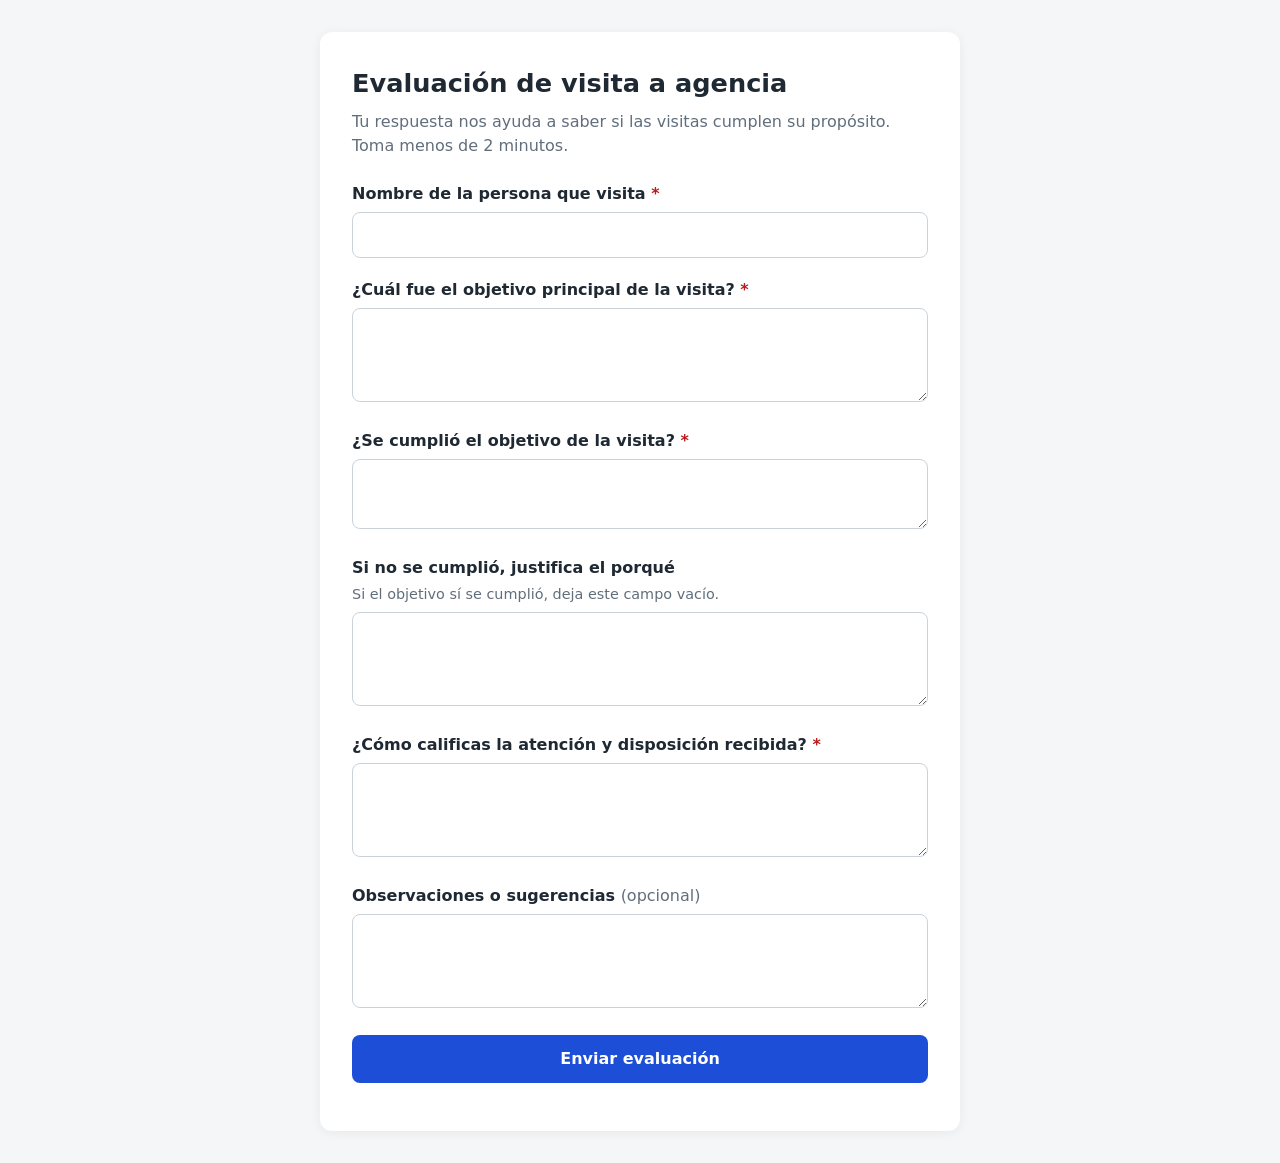
==== index.html @ 07d2ccf9 "Formulario de evaluación de visitas" ====
<!DOCTYPE html>
<html lang="es">
<head>
  <meta charset="UTF-8">
  <meta name="viewport" content="width=device-width, initial-scale=1.0">
  <title>Evaluación de visita a agencia</title>
  <link rel="stylesheet" href="styles.css">
</head>
<body>
  <main class="contenedor">
    <header>
      <h1>Evaluación de visita a agencia</h1>
      <p class="subtitulo">Tu respuesta nos ayuda a saber si las visitas cumplen su propósito. Toma menos de 2 minutos.</p>
    </header>

    <form id="formulario" novalidate>
      <div class="campo">
        <label for="nombre">Nombre de la persona que visita <span class="obligatorio">*</span></label>
        <input type="text" id="nombre" name="nombre" maxlength="150" required autocomplete="name">
      </div>

      <div class="campo">
        <label for="objetivo">¿Cuál fue el objetivo principal de la visita? <span class="obligatorio">*</span></label>
        <textarea id="objetivo" name="objetivo" rows="3" maxlength="2000" required></textarea>
      </div>

      <div class="campo">
        <label for="cumplido">¿Se cumplió el objetivo de la visita? <span class="obligatorio">*</span></label>
        <textarea id="cumplido" name="cumplido" rows="2" maxlength="2000" required></textarea>
      </div>

      <div class="campo">
        <label for="justificacion">Si no se cumplió, justifica el porqué</label>
        <p class="ayuda">Si el objetivo sí se cumplió, deja este campo vacío.</p>
        <textarea id="justificacion" name="justificacion" rows="3" maxlength="2000"></textarea>
      </div>

      <div class="campo">
        <label for="calificacion">¿Cómo calificas la atención y disposición recibida? <span class="obligatorio">*</span></label>
        <textarea id="calificacion" name="calificacion" rows="3" maxlength="2000" required></textarea>
      </div>

      <div class="campo">
        <label for="observaciones">Observaciones o sugerencias <span class="opcional">(opcional)</span></label>
        <textarea id="observaciones" name="observaciones" rows="3" maxlength="2000"></textarea>
      </div>

      <!-- Campo trampa (honeypot): invisible para personas, los bots suelen llenarlo -->
      <div class="trampa" aria-hidden="true">
        <label for="website">No llenar este campo</label>
        <input type="text" id="website" name="website" tabindex="-1" autocomplete="off">
      </div>

      <button type="submit" id="boton-enviar">Enviar evaluación</button>
      <p id="mensaje" class="mensaje" role="status" aria-live="polite"></p>
    </form>
  </main>

  <script src="app.js"></script>
</body>
</html>
---- styles.css ----
:root {
  --fondo: #f4f6f8;
  --tarjeta: #ffffff;
  --texto: #1f2933;
  --texto-suave: #616e7c;
  --borde: #cbd2d9;
  --primario: #1d4ed8;
  --primario-hover: #1e40af;
  --exito: #15803d;
  --error: #b91c1c;
}

* { box-sizing: border-box; }

body {
  margin: 0;
  font-family: system-ui, -apple-system, "Segoe UI", Roboto, sans-serif;
  background: var(--fondo);
  color: var(--texto);
  line-height: 1.5;
}

.contenedor {
  max-width: 640px;
  margin: 32px auto;
  padding: 32px;
  background: var(--tarjeta);
  border-radius: 12px;
  box-shadow: 0 2px 12px rgba(0, 0, 0, 0.06);
}

h1 { margin: 0 0 8px; font-size: 1.6rem; }
.subtitulo { margin: 0 0 24px; color: var(--texto-suave); }

.campo { margin-bottom: 20px; }

label { display: block; font-weight: 600; margin-bottom: 6px; }
.obligatorio { color: var(--error); }
.opcional { font-weight: 400; color: var(--texto-suave); }
.ayuda { margin: -2px 0 6px; font-size: 0.9rem; color: var(--texto-suave); }

input, textarea {
  width: 100%;
  padding: 10px 12px;
  font: inherit;
  border: 1px solid var(--borde);
  border-radius: 8px;
  resize: vertical;
}

input:focus, textarea:focus {
  outline: 2px solid var(--primario);
  outline-offset: 1px;
  border-color: var(--primario);
}

/* Solo marca en rojo los campos inválidos después de intentar enviar */
form.intentado :invalid { border-color: var(--error); }

button {
  width: 100%;
  padding: 12px;
  font: inherit;
  font-weight: 600;
  color: #fff;
  background: var(--primario);
  border: none;
  border-radius: 8px;
  cursor: pointer;
}
button:hover { background: var(--primario-hover); }
button:disabled { opacity: 0.6; cursor: wait; }

.mensaje { margin: 16px 0 0; font-weight: 600; text-align: center; }
.mensaje.exito { color: var(--exito); }
.mensaje.error { color: var(--error); }

/* Oculta el campo trampa sin usar display:none (algunos bots lo detectan) */
.trampa {
  position: absolute;
  left: -9999px;
  width: 1px;
  height: 1px;
  overflow: hidden;
}

@media (max-width: 600px) {
  .contenedor { margin: 0; padding: 20px 16px; border-radius: 0; box-shadow: none; }
}
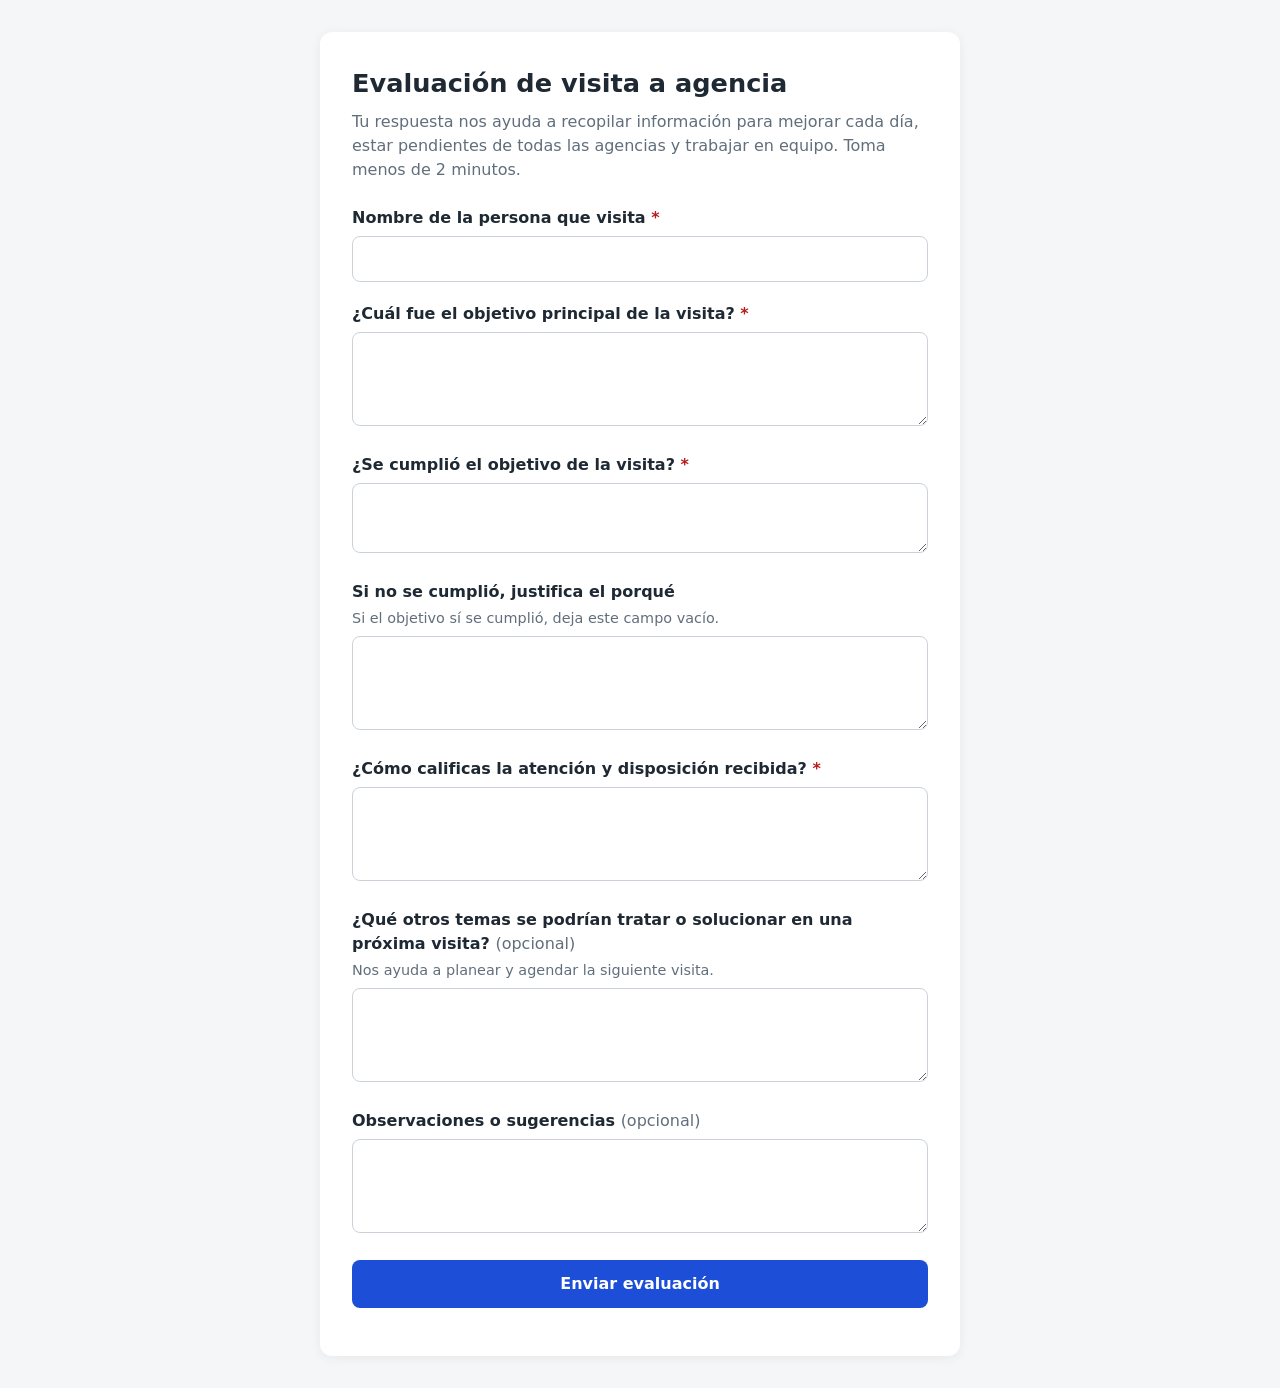
==== commit 1661bfcf: "Formulario de evaluación de visitas" ====
--- a/index.html
+++ b/index.html
@@ -10,7 +10,7 @@
   <main class="contenedor">
     <header>
       <h1>Evaluación de visita a agencia</h1>
-      <p class="subtitulo">Tu respuesta nos ayuda a saber si las visitas cumplen su propósito. Toma menos de 2 minutos.</p>
+      <p class="subtitulo">Tu respuesta nos ayuda a recopilar información para mejorar cada día, estar pendientes de todas las agencias y trabajar en equipo. Toma menos de 2 minutos.</p>
     </header>
 
     <form id="formulario" novalidate>
@@ -41,6 +41,12 @@
       </div>
 
       <div class="campo">
+        <label for="temas_proxima">¿Qué otros temas se podrían tratar o solucionar en una próxima visita? <span class="opcional">(opcional)</span></label>
+        <p class="ayuda">Nos ayuda a planear y agendar la siguiente visita.</p>
+        <textarea id="temas_proxima" name="temas_proxima" rows="3" maxlength="2000"></textarea>
+      </div>
+
+      <div class="campo">
         <label for="observaciones">Observaciones o sugerencias <span class="opcional">(opcional)</span></label>
         <textarea id="observaciones" name="observaciones" rows="3" maxlength="2000"></textarea>
       </div>
@@ -56,6 +62,22 @@
     </form>
   </main>
 
+  <!-- Modal con dos estados: "procesando" y "guardado" -->
+  <dialog id="modal" class="modal" aria-labelledby="modal-titulo">
+    <div id="modal-procesando" class="modal-estado">
+      <div class="spinner" aria-hidden="true"></div>
+      <p id="modal-titulo" class="modal-titulo">Procesando respuesta...</p>
+      <p class="modal-texto">Por favor espere</p>
+    </div>
+
+    <div id="modal-exito" class="modal-estado" hidden>
+      <div class="icono-exito" aria-hidden="true">✓</div>
+      <p class="modal-titulo">Respuesta guardada</p>
+      <p class="modal-texto">Muchas gracias</p>
+      <button type="button" id="modal-cerrar">Cerrar</button>
+    </div>
+  </dialog>
+
   <script src="app.js"></script>
 </body>
 </html>
--- a/styles.css
+++ b/styles.css
@@ -84,6 +84,51 @@
   overflow: hidden;
 }
 
+/* ---------- Modal ---------- */
+.modal {
+  width: min(90vw, 360px);
+  padding: 32px 24px;
+  border: none;
+  border-radius: 12px;
+  text-align: center;
+  box-shadow: 0 10px 40px rgba(0, 0, 0, 0.2);
+}
+/* ::backdrop es el fondo oscuro que el navegador pone detrás de showModal() */
+.modal::backdrop { background: rgba(15, 23, 42, 0.55); }
+
+.modal-titulo { margin: 16px 0 4px; font-size: 1.2rem; font-weight: 700; }
+.modal-texto { margin: 0 0 4px; color: var(--texto-suave); }
+.modal button { margin-top: 20px; }
+
+.spinner {
+  width: 48px;
+  height: 48px;
+  margin: 0 auto;
+  border: 4px solid var(--borde);
+  border-top-color: var(--primario);
+  border-radius: 50%;
+  animation: girar 0.8s linear infinite;
+}
+@keyframes girar { to { transform: rotate(360deg); } }
+
+.icono-exito {
+  width: 56px;
+  height: 56px;
+  margin: 0 auto;
+  display: grid;
+  place-items: center;
+  font-size: 1.8rem;
+  font-weight: 700;
+  color: #fff;
+  background: var(--exito);
+  border-radius: 50%;
+}
+
+/* Respeta a quien desactivó animaciones en su sistema */
+@media (prefers-reduced-motion: reduce) {
+  .spinner { animation-duration: 2s; }
+}
+
 @media (max-width: 600px) {
   .contenedor { margin: 0; padding: 20px 16px; border-radius: 0; box-shadow: none; }
 }
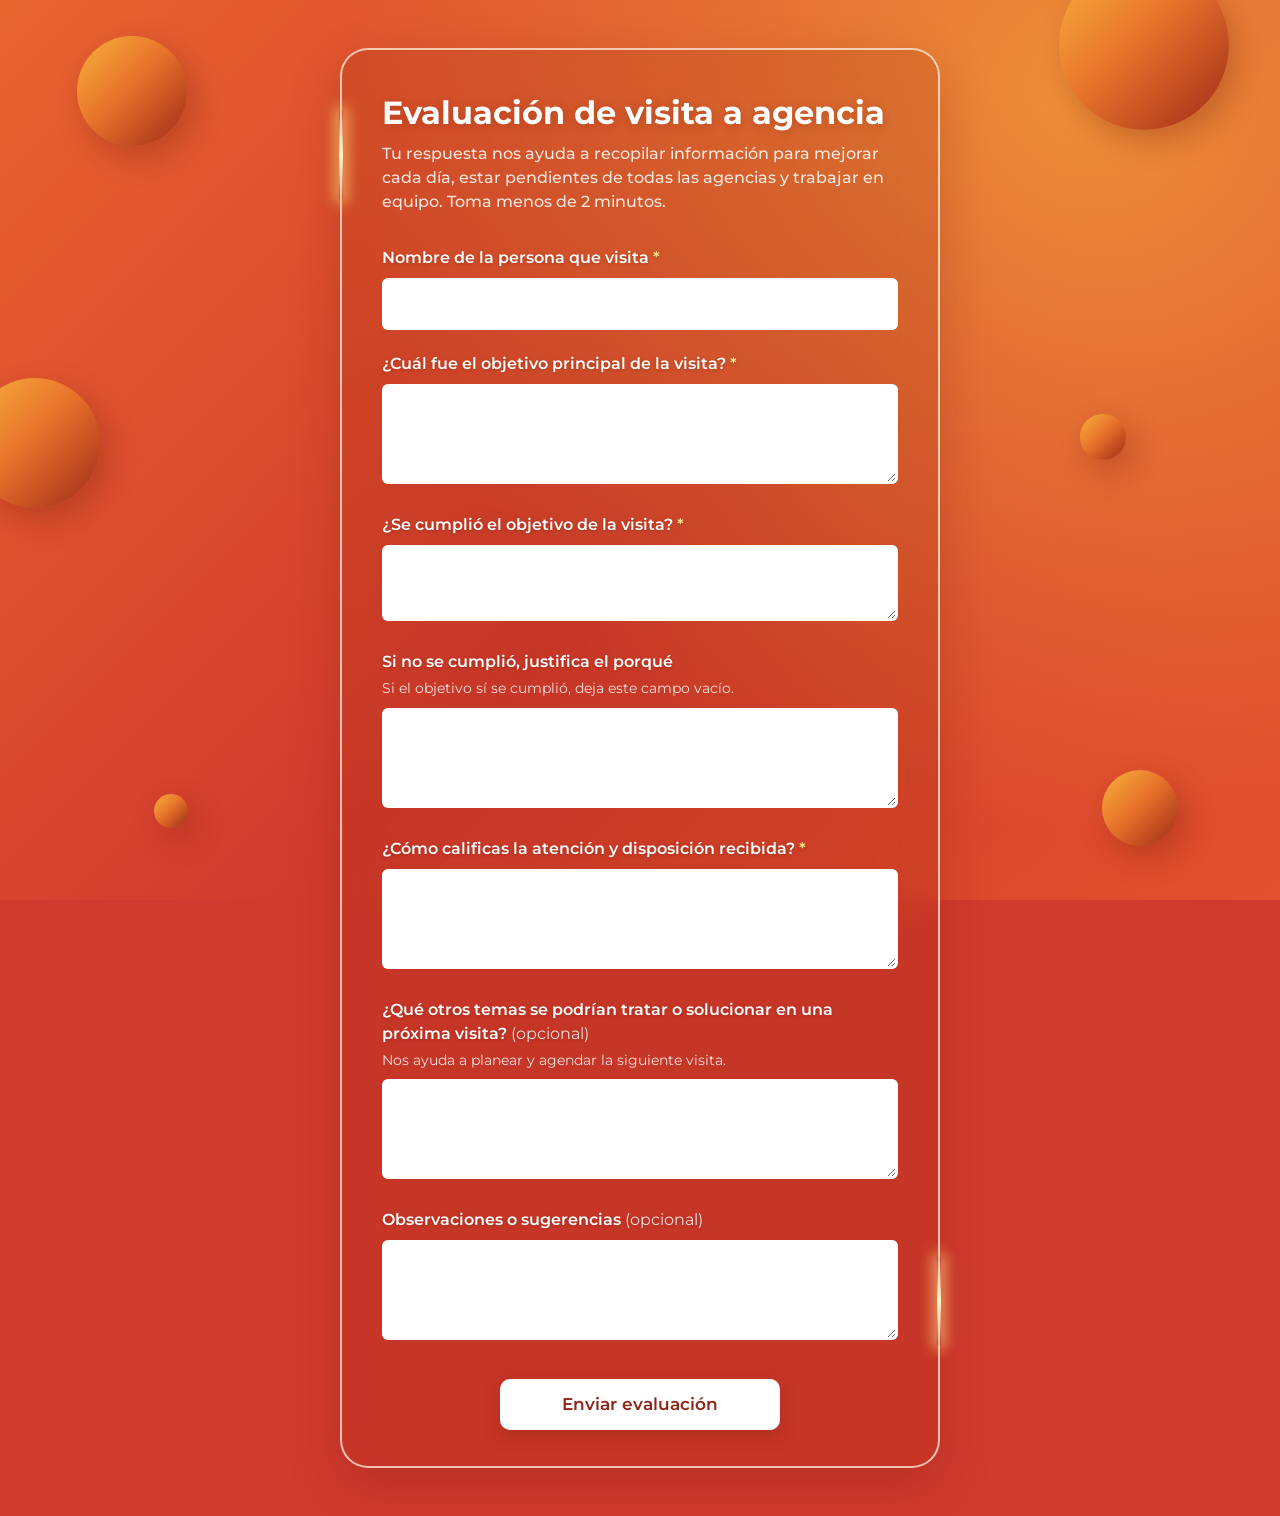
==== commit 9a53f3e0: "Mejorando los estilos dl formulario" ====
--- a/index.html
+++ b/index.html
@@ -4,9 +4,23 @@
   <meta charset="UTF-8">
   <meta name="viewport" content="width=device-width, initial-scale=1.0">
   <title>Evaluación de visita a agencia</title>
+  <!-- Montserrat: la tipografía de la imagen de referencia -->
+  <link rel="preconnect" href="https://fonts.googleapis.com">
+  <link rel="preconnect" href="https://fonts.gstatic.com" crossorigin>
+  <link href="https://fonts.googleapis.com/css2?family=Montserrat:wght@400;500;600;700&display=swap" rel="stylesheet">
   <link rel="stylesheet" href="styles.css">
 </head>
 <body>
+  <!-- Esferas decorativas del fondo (aria-hidden: los lectores de pantalla las ignoran) -->
+  <div class="esferas" aria-hidden="true">
+    <span class="esfera e1"></span>
+    <span class="esfera e2"></span>
+    <span class="esfera e3"></span>
+    <span class="esfera e4"></span>
+    <span class="esfera e5"></span>
+    <span class="esfera e6"></span>
+  </div>
+
   <main class="contenedor">
     <header>
       <h1>Evaluación de visita a agencia</h1>
--- a/styles.css
+++ b/styles.css
@@ -1,79 +1,172 @@
+/* Estilo basado en la imagen de referencia: degradado naranja-rojo,
+   esferas decorativas y tarjeta de vidrio esmerilado. Los colores están todos aquí. */
 :root {
-  --fondo: #f4f6f8;
-  --tarjeta: #ffffff;
-  --texto: #1f2933;
-  --texto-suave: #616e7c;
-  --borde: #cbd2d9;
-  --primario: #1d4ed8;
-  --primario-hover: #1e40af;
-  --exito: #15803d;
-  --error: #b91c1c;
+  --naranja-claro: #f29a3a;
+  --naranja: #e8642f;
+  --rojo: #d13a2e;
+  --vino: #8f2418;            /* tono oscuro para texto sobre blanco (botón) */
+  --texto: #ffffff;
+  --texto-suave: rgba(255, 255, 255, 0.85);
+  --texto-campo: #2b1a14;
+  --acento: #ffe08a;          /* amarillo pálido: asteriscos y avisos (el rojo no se ve sobre naranja) */
+  --exito: #2f8f5b;
 }
 
 * { box-sizing: border-box; }
 
 body {
   margin: 0;
-  font-family: system-ui, -apple-system, "Segoe UI", Roboto, sans-serif;
-  background: var(--fondo);
+  min-height: 100vh;
+  font-family: "Montserrat", system-ui, -apple-system, "Segoe UI", Roboto, sans-serif;
   color: var(--texto);
   line-height: 1.5;
-}
-
+  overflow-x: hidden;
+  background: var(--rojo); /* color de respaldo */
+}
+
+/* El degradado va en una capa fija que cubre siempre la pantalla.
+   Es más confiable que "background-attachment: fixed", que en iPhone falla
+   y en páginas largas puede dejar una franja blanca al hacer scroll. */
+body::before {
+  content: "";
+  position: fixed;
+  inset: 0;
+  z-index: -1;
+  /* Dos degradados mezclados: uno radial (zona clara arriba a la derecha) sobre uno lineal */
+  background:
+    radial-gradient(circle at 85% 10%, rgba(242, 154, 58, 0.9), transparent 55%),
+    linear-gradient(135deg, var(--naranja) 0%, var(--rojo) 55%, #e2512c 100%);
+}
+
+/* ---------- Esferas decorativas ---------- */
+/* position: fixed => se quedan quietas al hacer scroll, como un fondo.
+   z-index: 0 y la tarjeta en 1 => siempre quedan DETRÁS del formulario. */
+.esferas { position: fixed; inset: 0; z-index: 0; pointer-events: none; }
+
+.esfera {
+  position: absolute;
+  border-radius: 50%;
+  /* El degradado de claro (arriba-izq) a oscuro (abajo-der) es lo que da efecto 3D */
+  background: linear-gradient(135deg, #f7b23b 0%, #e8742c 45%, #9e2a17 100%);
+  box-shadow: 8px 12px 30px rgba(110, 25, 10, 0.3);
+}
+.e1 { width: 110px; height: 110px; top: 4%;  left: 6%; }
+.e2 { width: 170px; height: 170px; top: -40px; right: 4%; }
+.e3 { width: 130px; height: 130px; top: 42%; left: -30px; }
+.e4 { width: 46px;  height: 46px;  top: 46%; right: 12%; }
+.e5 { width: 34px;  height: 34px;  bottom: 8%; left: 12%; }
+.e6 { width: 76px;  height: 76px;  bottom: 6%; right: 8%; }
+
+/* ---------- Tarjeta de vidrio ---------- */
 .contenedor {
-  max-width: 640px;
-  margin: 32px auto;
-  padding: 32px;
-  background: var(--tarjeta);
-  border-radius: 12px;
-  box-shadow: 0 2px 12px rgba(0, 0, 0, 0.06);
-}
-
-h1 { margin: 0 0 8px; font-size: 1.6rem; }
-.subtitulo { margin: 0 0 24px; color: var(--texto-suave); }
-
-.campo { margin-bottom: 20px; }
-
-label { display: block; font-weight: 600; margin-bottom: 6px; }
-.obligatorio { color: var(--error); }
+  position: relative;
+  z-index: 1;
+  max-width: 600px;
+  margin: 48px auto;
+  padding: 44px 40px 36px;
+  /* Un poco de rojo oscuro en el vidrio: sube el contraste del texto blanco */
+  background: rgba(150, 40, 15, 0.18);
+  -webkit-backdrop-filter: blur(18px);  /* Safari / iPhone */
+  backdrop-filter: blur(18px);
+  border: 2px solid rgba(255, 240, 225, 0.75);
+  border-radius: 28px;
+  box-shadow: 0 20px 50px rgba(110, 25, 10, 0.25);
+}
+
+/* Los dos destellos de luz sobre los bordes (izquierdo arriba, derecho abajo) */
+.contenedor::before,
+.contenedor::after {
+  content: "";
+  position: absolute;
+  width: 4px;
+  height: 90px;
+  border-radius: 4px;
+  background: linear-gradient(transparent, #fff3c4, transparent);
+  box-shadow: 0 0 14px 4px rgba(255, 210, 120, 0.7);
+}
+.contenedor::before { left: -3px; top: 60px; }
+.contenedor::after  { right: -3px; bottom: 120px; }
+
+/* Sin soporte de blur: vidrio más opaco para que el texto se siga leyendo */
+@supports not ((backdrop-filter: blur(1px)) or (-webkit-backdrop-filter: blur(1px))) {
+  .contenedor { background: rgba(160, 45, 20, 0.75); }
+}
+
+h1 {
+  margin: 0 0 10px;
+  font-size: 2rem;
+  font-weight: 700;
+  line-height: 1.2;
+  text-shadow: 0 2px 8px rgba(110, 25, 10, 0.25);
+}
+.subtitulo { margin: 0 0 32px; color: var(--texto-suave); font-weight: 500; }
+
+.campo { margin-bottom: 22px; }
+
+label {
+  display: block;
+  font-weight: 600;
+  margin-bottom: 8px;
+  /* Sombra muy leve: asegura que el texto blanco se lea sobre las zonas claras */
+  text-shadow: 0 1px 3px rgba(110, 25, 10, 0.35);
+}
+.obligatorio { color: var(--acento); }
 .opcional { font-weight: 400; color: var(--texto-suave); }
-.ayuda { margin: -2px 0 6px; font-size: 0.9rem; color: var(--texto-suave); }
-
+.ayuda { margin: -4px 0 8px; font-size: 0.88rem; color: var(--texto-suave); }
+
+/* Campos blancos sólidos, como en la referencia: es donde se escribe, deben verse claros */
 input, textarea {
   width: 100%;
-  padding: 10px 12px;
+  padding: 12px 14px;
   font: inherit;
-  border: 1px solid var(--borde);
+  color: var(--texto-campo);
+  background: #fff;
+  border: 2px solid transparent;
+  border-radius: 6px;
+  resize: vertical;
+  transition: box-shadow 0.15s, border-color 0.15s;
+}
+
+input:focus, textarea:focus {
+  outline: none;
+  border-color: var(--naranja-claro);
+  box-shadow: 0 0 0 4px rgba(255, 224, 138, 0.55);
+}
+
+/* Solo marca los campos inválidos después de intentar enviar */
+form.intentado :invalid { border-color: var(--acento); box-shadow: 0 0 0 3px rgba(255, 224, 138, 0.6); }
+
+/* Botón blanco con texto oscuro, centrado, como en la referencia */
+button {
+  display: block;
+  width: min(100%, 280px);
+  margin: 32px auto 0;
+  padding: 13px 20px;
+  font: inherit;
+  font-size: 1.05rem;
+  font-weight: 600;
+  color: var(--vino);
+  background: #fff;
+  border: none;
+  border-radius: 10px;
+  cursor: pointer;
+  box-shadow: 0 6px 18px rgba(110, 25, 10, 0.25);
+  transition: transform 0.15s, box-shadow 0.15s;
+}
+button:hover { transform: translateY(-2px); box-shadow: 0 10px 24px rgba(110, 25, 10, 0.3); }
+button:focus-visible { outline: 3px solid var(--acento); outline-offset: 3px; }
+button:disabled { opacity: 0.7; cursor: wait; transform: none; }
+
+/* Mensaje de error bajo el botón: con fondo propio para que se lea sobre el naranja */
+.mensaje { margin: 18px 0 0; font-weight: 600; text-align: center; }
+.mensaje:empty { display: none; }
+.mensaje.error,
+.mensaje.exito {
+  padding: 10px 14px;
   border-radius: 8px;
-  resize: vertical;
-}
-
-input:focus, textarea:focus {
-  outline: 2px solid var(--primario);
-  outline-offset: 1px;
-  border-color: var(--primario);
-}
-
-/* Solo marca en rojo los campos inválidos después de intentar enviar */
-form.intentado :invalid { border-color: var(--error); }
-
-button {
-  width: 100%;
-  padding: 12px;
-  font: inherit;
-  font-weight: 600;
+  background: rgba(110, 25, 10, 0.35);
   color: #fff;
-  background: var(--primario);
-  border: none;
-  border-radius: 8px;
-  cursor: pointer;
-}
-button:hover { background: var(--primario-hover); }
-button:disabled { opacity: 0.6; cursor: wait; }
-
-.mensaje { margin: 16px 0 0; font-weight: 600; text-align: center; }
-.mensaje.exito { color: var(--exito); }
-.mensaje.error { color: var(--error); }
+}
 
 /* Oculta el campo trampa sin usar display:none (algunos bots lo detectan) */
 .trampa {
@@ -85,27 +178,39 @@
 }
 
 /* ---------- Modal ---------- */
+/* El modal es blanco, así que se le devuelven colores oscuros al texto */
 .modal {
   width: min(90vw, 360px);
-  padding: 32px 24px;
+  padding: 34px 24px;
   border: none;
-  border-radius: 12px;
+  border-radius: 20px;
   text-align: center;
-  box-shadow: 0 10px 40px rgba(0, 0, 0, 0.2);
-}
-/* ::backdrop es el fondo oscuro que el navegador pone detrás de showModal() */
-.modal::backdrop { background: rgba(15, 23, 42, 0.55); }
+  font-family: inherit;
+  color: var(--texto-campo);
+  box-shadow: 0 20px 50px rgba(110, 25, 10, 0.35);
+}
+.modal::backdrop {
+  background: rgba(90, 20, 8, 0.45);
+  -webkit-backdrop-filter: blur(3px);
+  backdrop-filter: blur(3px);
+}
 
 .modal-titulo { margin: 16px 0 4px; font-size: 1.2rem; font-weight: 700; }
-.modal-texto { margin: 0 0 4px; color: var(--texto-suave); }
-.modal button { margin-top: 20px; }
+.modal-texto { margin: 0; color: #6b5048; }
+
+/* Dentro del modal (fondo blanco) el botón va en naranja, si no sería blanco sobre blanco */
+.modal button {
+  margin-top: 22px;
+  color: #fff;
+  background: linear-gradient(135deg, var(--naranja), var(--rojo));
+}
 
 .spinner {
   width: 48px;
   height: 48px;
   margin: 0 auto;
-  border: 4px solid var(--borde);
-  border-top-color: var(--primario);
+  border: 4px solid #f6d9c8;
+  border-top-color: var(--naranja);
   border-radius: 50%;
   animation: girar 0.8s linear infinite;
 }
@@ -124,11 +229,20 @@
   border-radius: 50%;
 }
 
-/* Respeta a quien desactivó animaciones en su sistema */
 @media (prefers-reduced-motion: reduce) {
   .spinner { animation-duration: 2s; }
-}
-
+  button:hover { transform: none; }
+}
+
+/* ---------- Celular ---------- */
 @media (max-width: 600px) {
-  .contenedor { margin: 0; padding: 20px 16px; border-radius: 0; box-shadow: none; }
+  .contenedor { margin: 24px 16px; padding: 32px 20px 28px; border-radius: 22px; }
+  h1 { font-size: 1.6rem; }
+  /* Esferas más pequeñas para que no tapen el formulario */
+  .e1 { width: 70px; height: 70px; }
+  .e2 { width: 110px; height: 110px; }
+  .e3 { width: 80px; height: 80px; }
+  .e4, .e5 { display: none; }
+  .e6 { width: 50px; height: 50px; }
+  button { width: 100%; }
 }
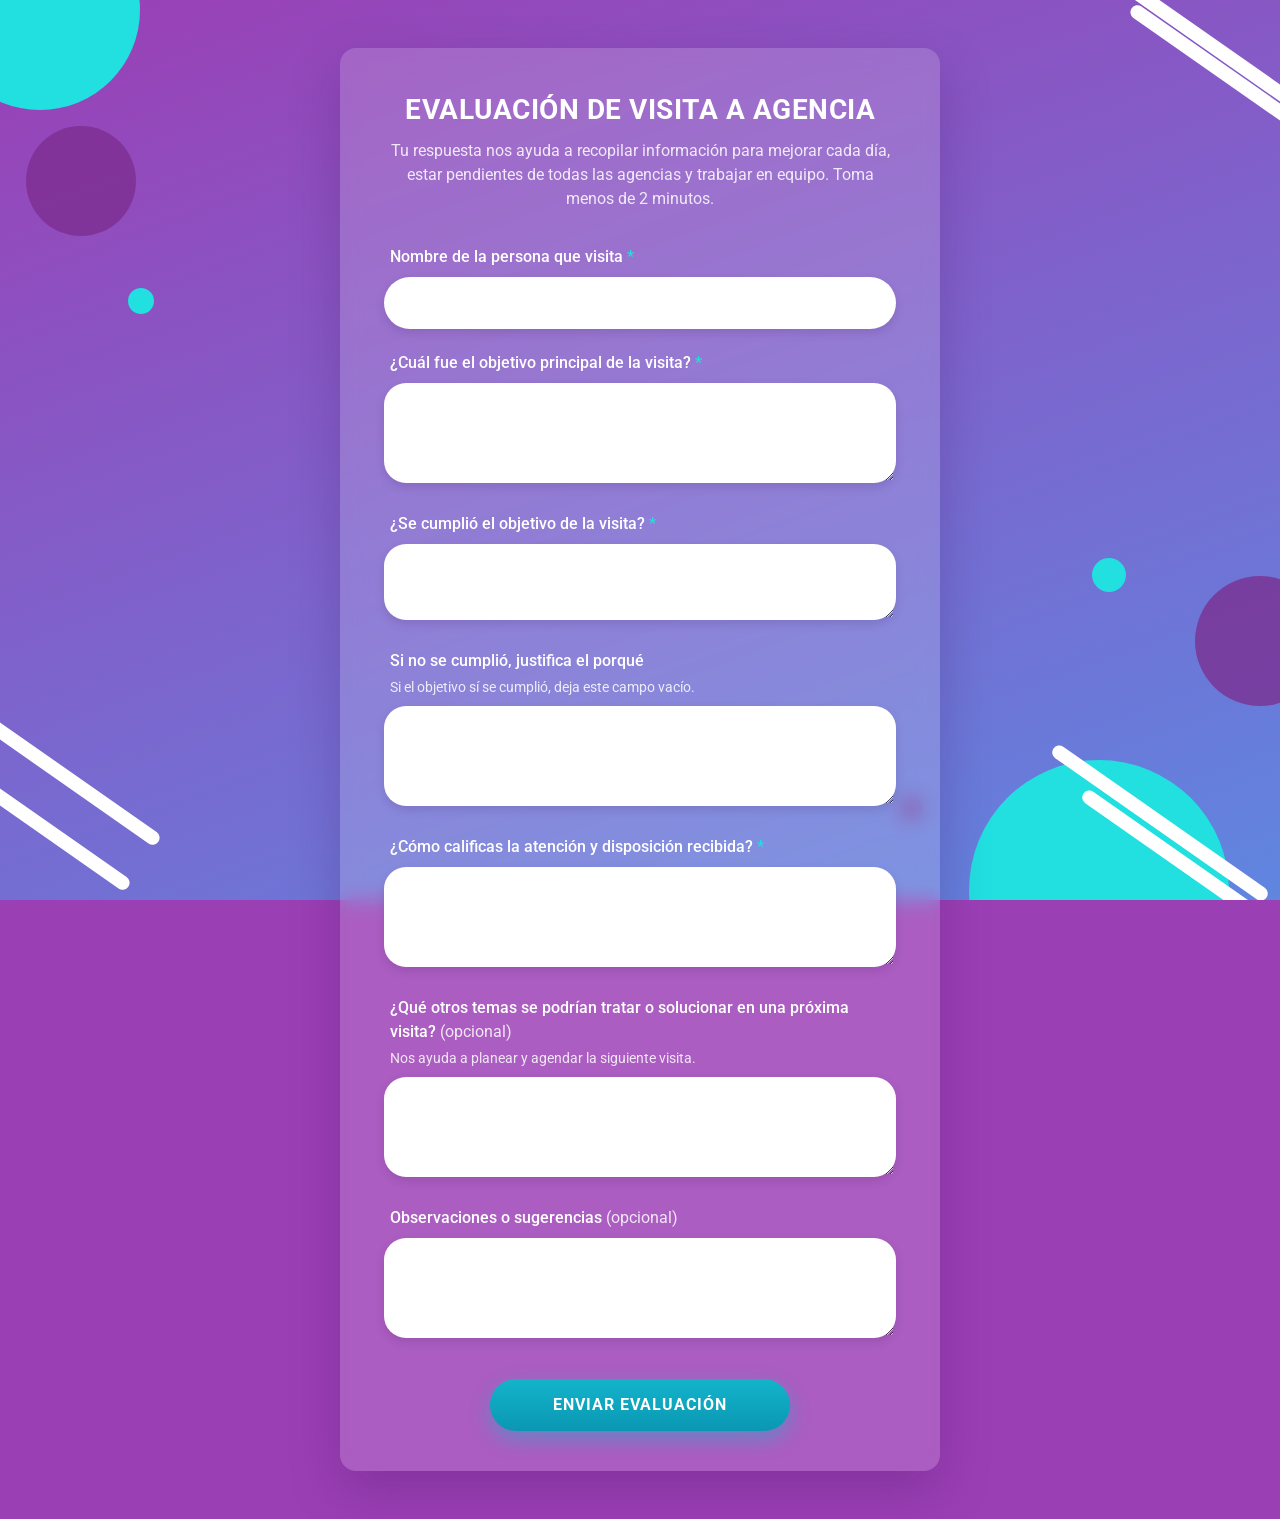
==== commit 95dc4ee3: "Cambiando los colores del formulario" ====
--- a/index.html
+++ b/index.html
@@ -4,21 +4,28 @@
   <meta charset="UTF-8">
   <meta name="viewport" content="width=device-width, initial-scale=1.0">
   <title>Evaluación de visita a agencia</title>
-  <!-- Montserrat: la tipografía de la imagen de referencia -->
+  <!-- Roboto: tipografía limpia, parecida a la de la imagen de referencia -->
   <link rel="preconnect" href="https://fonts.googleapis.com">
   <link rel="preconnect" href="https://fonts.gstatic.com" crossorigin>
-  <link href="https://fonts.googleapis.com/css2?family=Montserrat:wght@400;500;600;700&display=swap" rel="stylesheet">
+  <link href="https://fonts.googleapis.com/css2?family=Roboto:wght@400;500;700&display=swap" rel="stylesheet">
   <link rel="stylesheet" href="styles.css">
 </head>
 <body>
-  <!-- Esferas decorativas del fondo (aria-hidden: los lectores de pantalla las ignoran) -->
-  <div class="esferas" aria-hidden="true">
-    <span class="esfera e1"></span>
-    <span class="esfera e2"></span>
-    <span class="esfera e3"></span>
-    <span class="esfera e4"></span>
-    <span class="esfera e5"></span>
-    <span class="esfera e6"></span>
+  <!-- Figuras decorativas del fondo (aria-hidden: los lectores de pantalla las ignoran) -->
+  <div class="decoracion" aria-hidden="true">
+    <span class="circulo cian c1"></span>
+    <span class="circulo morado c2"></span>
+    <span class="circulo cian c3"></span>
+    <span class="circulo cian c4"></span>
+    <span class="circulo morado c5"></span>
+    <span class="circulo cian c6"></span>
+    <span class="circulo morado c7"></span>
+    <span class="raya r1"></span>
+    <span class="raya r2"></span>
+    <span class="raya r3"></span>
+    <span class="raya r4"></span>
+    <span class="raya r5"></span>
+    <span class="raya r6"></span>
   </div>
 
   <main class="contenedor">
--- a/styles.css
+++ b/styles.css
@@ -1,15 +1,17 @@
-/* Estilo basado en la imagen de referencia: degradado naranja-rojo,
-   esferas decorativas y tarjeta de vidrio esmerilado. Los colores están todos aquí. */
+/* Estilo basado en la imagen de referencia: degradado morado-azul,
+   círculos planos cian y morados, rayas blancas y campos tipo "píldora".
+   Todos los colores están aquí: para cambiar el estilo basta con editar estas variables. */
 :root {
-  --naranja-claro: #f29a3a;
-  --naranja: #e8642f;
-  --rojo: #d13a2e;
-  --vino: #8f2418;            /* tono oscuro para texto sobre blanco (botón) */
+  --morado: #9b3fb5;
+  --azul: #5f86e0;
+  --cian: #22dfe0;
+  --cian-boton: #13b4cb;      /* cian más oscuro: el texto blanco del botón se lee mejor */
+  --cian-boton-2: #0b97b3;
+  --morado-oscuro: #7b2d8e;
   --texto: #ffffff;
   --texto-suave: rgba(255, 255, 255, 0.85);
-  --texto-campo: #2b1a14;
-  --acento: #ffe08a;          /* amarillo pálido: asteriscos y avisos (el rojo no se ve sobre naranja) */
-  --exito: #2f8f5b;
+  --texto-campo: #2d2a3e;
+  --exito: #2f9e6b;
 }
 
 * { box-sizing: border-box; }
@@ -17,154 +19,155 @@
 body {
   margin: 0;
   min-height: 100vh;
-  font-family: "Montserrat", system-ui, -apple-system, "Segoe UI", Roboto, sans-serif;
+  font-family: "Roboto", system-ui, -apple-system, "Segoe UI", sans-serif;
   color: var(--texto);
   line-height: 1.5;
   overflow-x: hidden;
-  background: var(--rojo); /* color de respaldo */
-}
-
-/* El degradado va en una capa fija que cubre siempre la pantalla.
-   Es más confiable que "background-attachment: fixed", que en iPhone falla
-   y en páginas largas puede dejar una franja blanca al hacer scroll. */
+  background: var(--morado); /* color de respaldo */
+}
+
+/* El degradado va en una capa fija que siempre cubre la pantalla.
+   Es más confiable que "background-attachment: fixed" (que falla en iPhone). */
 body::before {
   content: "";
   position: fixed;
   inset: 0;
   z-index: -1;
-  /* Dos degradados mezclados: uno radial (zona clara arriba a la derecha) sobre uno lineal */
-  background:
-    radial-gradient(circle at 85% 10%, rgba(242, 154, 58, 0.9), transparent 55%),
-    linear-gradient(135deg, var(--naranja) 0%, var(--rojo) 55%, #e2512c 100%);
-}
-
-/* ---------- Esferas decorativas ---------- */
-/* position: fixed => se quedan quietas al hacer scroll, como un fondo.
-   z-index: 0 y la tarjeta en 1 => siempre quedan DETRÁS del formulario. */
-.esferas { position: fixed; inset: 0; z-index: 0; pointer-events: none; }
-
-.esfera {
+  background: linear-gradient(160deg, var(--morado) 0%, #7e63cc 50%, var(--azul) 100%);
+}
+
+/* ---------- Figuras decorativas ---------- */
+/* position: fixed => quietas al hacer scroll. z-index 0 y la tarjeta en 1 => siempre detrás. */
+.decoracion { position: fixed; inset: 0; z-index: 0; pointer-events: none; overflow: hidden; }
+
+.circulo { position: absolute; border-radius: 50%; }
+.cian   { background: var(--cian); }
+.morado { background: var(--morado-oscuro); opacity: 0.75; }
+
+.c1 { width: 200px; height: 200px; top: -90px; left: -60px; }
+.c2 { width: 110px; height: 110px; top: 14%;  left: 2%; }
+.c3 { width: 26px;  height: 26px;  top: 32%;  left: 10%; }
+.c4 { width: 34px;  height: 34px;  top: 62%;  right: 12%; }
+.c5 { width: 130px; height: 130px; top: 64%;  right: -45px; }
+.c6 { width: 260px; height: 260px; bottom: -120px; right: 4%; }
+.c7 { width: 22px;  height: 22px;  bottom: 9%; right: 28%; }
+
+/* Rayas: barras blancas redondeadas y giradas 35° */
+.raya {
   position: absolute;
-  border-radius: 50%;
-  /* El degradado de claro (arriba-izq) a oscuro (abajo-der) es lo que da efecto 3D */
-  background: linear-gradient(135deg, #f7b23b 0%, #e8742c 45%, #9e2a17 100%);
-  box-shadow: 8px 12px 30px rgba(110, 25, 10, 0.3);
-}
-.e1 { width: 110px; height: 110px; top: 4%;  left: 6%; }
-.e2 { width: 170px; height: 170px; top: -40px; right: 4%; }
-.e3 { width: 130px; height: 130px; top: 42%; left: -30px; }
-.e4 { width: 46px;  height: 46px;  top: 46%; right: 12%; }
-.e5 { width: 34px;  height: 34px;  bottom: 8%; left: 12%; }
-.e6 { width: 76px;  height: 76px;  bottom: 6%; right: 8%; }
-
-/* ---------- Tarjeta de vidrio ---------- */
+  width: 240px;
+  height: 14px;
+  border-radius: 14px;
+  background: #fff;
+  transform: rotate(35deg);
+}
+.r1 { top: 30px;  right: -40px; }
+.r2 { top: 70px;  right: -70px; }
+.r3 { bottom: 120px; left: -60px; }
+.r4 { bottom: 75px;  left: -90px; }
+/* Estas dos cruzan el círculo cian grande de abajo a la derecha, como en la referencia */
+.r5 { bottom: 70px;  right: -10px; width: 260px; }
+.r6 { bottom: 25px;  right: -40px; width: 260px; }
+
+/* ---------- Tarjeta ---------- */
 .contenedor {
   position: relative;
   z-index: 1;
   max-width: 600px;
   margin: 48px auto;
-  padding: 44px 40px 36px;
-  /* Un poco de rojo oscuro en el vidrio: sube el contraste del texto blanco */
-  background: rgba(150, 40, 15, 0.18);
-  -webkit-backdrop-filter: blur(18px);  /* Safari / iPhone */
-  backdrop-filter: blur(18px);
-  border: 2px solid rgba(255, 240, 225, 0.75);
-  border-radius: 28px;
-  box-shadow: 0 20px 50px rgba(110, 25, 10, 0.25);
-}
-
-/* Los dos destellos de luz sobre los bordes (izquierdo arriba, derecho abajo) */
-.contenedor::before,
-.contenedor::after {
-  content: "";
-  position: absolute;
-  width: 4px;
-  height: 90px;
-  border-radius: 4px;
-  background: linear-gradient(transparent, #fff3c4, transparent);
-  box-shadow: 0 0 14px 4px rgba(255, 210, 120, 0.7);
-}
-.contenedor::before { left: -3px; top: 60px; }
-.contenedor::after  { right: -3px; bottom: 120px; }
-
-/* Sin soporte de blur: vidrio más opaco para que el texto se siga leyendo */
+  padding: 44px 44px 40px;
+  /* Blanco translúcido + blur: deja ver el degradado y las figuras pero suavizados */
+  background: rgba(255, 255, 255, 0.16);
+  -webkit-backdrop-filter: blur(10px);  /* Safari / iPhone */
+  backdrop-filter: blur(10px);
+  border-radius: 16px;
+  box-shadow: 0 20px 50px rgba(60, 20, 90, 0.25);
+}
+
+/* Sin soporte de blur: tarjeta más opaca para que el texto siga legible */
 @supports not ((backdrop-filter: blur(1px)) or (-webkit-backdrop-filter: blur(1px))) {
-  .contenedor { background: rgba(160, 45, 20, 0.75); }
-}
+  .contenedor { background: rgba(110, 60, 170, 0.85); }
+}
+
+header { text-align: center; }
 
 h1 {
-  margin: 0 0 10px;
-  font-size: 2rem;
+  margin: 0 0 12px;
+  font-size: 1.75rem;
   font-weight: 700;
-  line-height: 1.2;
-  text-shadow: 0 2px 8px rgba(110, 25, 10, 0.25);
-}
-.subtitulo { margin: 0 0 32px; color: var(--texto-suave); font-weight: 500; }
+  line-height: 1.25;
+  text-transform: uppercase;   /* mayúsculas desde CSS: el HTML conserva el texto normal */
+  letter-spacing: 0.5px;
+}
+.subtitulo { margin: 0 0 34px; color: var(--texto-suave); }
 
 .campo { margin-bottom: 22px; }
 
 label {
   display: block;
-  font-weight: 600;
+  font-weight: 500;
   margin-bottom: 8px;
-  /* Sombra muy leve: asegura que el texto blanco se lea sobre las zonas claras */
-  text-shadow: 0 1px 3px rgba(110, 25, 10, 0.35);
-}
-.obligatorio { color: var(--acento); }
+  padding-left: 6px;
+}
+.obligatorio { color: var(--cian); }
 .opcional { font-weight: 400; color: var(--texto-suave); }
-.ayuda { margin: -4px 0 8px; font-size: 0.88rem; color: var(--texto-suave); }
-
-/* Campos blancos sólidos, como en la referencia: es donde se escribe, deben verse claros */
+.ayuda { margin: -4px 0 8px; padding-left: 6px; font-size: 0.88rem; color: var(--texto-suave); }
+
+/* Campos blancos tipo píldora con una sombra suave debajo, como en la referencia */
 input, textarea {
   width: 100%;
-  padding: 12px 14px;
+  padding: 12px 20px;
   font: inherit;
   color: var(--texto-campo);
   background: #fff;
   border: 2px solid transparent;
-  border-radius: 6px;
+  box-shadow: 0 4px 10px rgba(60, 20, 90, 0.15);
   resize: vertical;
-  transition: box-shadow 0.15s, border-color 0.15s;
-}
+  transition: border-color 0.15s, box-shadow 0.15s;
+}
+input    { border-radius: 999px; }   /* 999px = extremos totalmente redondos */
+textarea { border-radius: 22px; }    /* el textarea es alto: con 999px se vería como un óvalo */
 
 input:focus, textarea:focus {
   outline: none;
-  border-color: var(--naranja-claro);
-  box-shadow: 0 0 0 4px rgba(255, 224, 138, 0.55);
+  border-color: var(--cian);
+  box-shadow: 0 0 0 4px rgba(34, 223, 224, 0.35);
 }
 
 /* Solo marca los campos inválidos después de intentar enviar */
-form.intentado :invalid { border-color: var(--acento); box-shadow: 0 0 0 3px rgba(255, 224, 138, 0.6); }
-
-/* Botón blanco con texto oscuro, centrado, como en la referencia */
+form.intentado :invalid { border-color: var(--cian); box-shadow: 0 0 0 4px rgba(34, 223, 224, 0.45); }
+
+/* Botón cian tipo píldora con brillo, centrado y en mayúsculas */
 button {
   display: block;
-  width: min(100%, 280px);
-  margin: 32px auto 0;
-  padding: 13px 20px;
+  width: min(100%, 300px);
+  margin: 34px auto 0;
+  padding: 14px 24px;
   font: inherit;
-  font-size: 1.05rem;
-  font-weight: 600;
-  color: var(--vino);
-  background: #fff;
+  font-weight: 700;
+  font-size: 1rem;
+  letter-spacing: 1px;
+  text-transform: uppercase;
+  color: #fff;
+  background: linear-gradient(180deg, var(--cian-boton), var(--cian-boton-2));
   border: none;
-  border-radius: 10px;
+  border-radius: 999px;
   cursor: pointer;
-  box-shadow: 0 6px 18px rgba(110, 25, 10, 0.25);
+  box-shadow: 0 8px 20px rgba(19, 180, 203, 0.45);
   transition: transform 0.15s, box-shadow 0.15s;
 }
-button:hover { transform: translateY(-2px); box-shadow: 0 10px 24px rgba(110, 25, 10, 0.3); }
-button:focus-visible { outline: 3px solid var(--acento); outline-offset: 3px; }
+button:hover { transform: translateY(-2px); box-shadow: 0 12px 26px rgba(19, 180, 203, 0.55); }
+button:focus-visible { outline: 3px solid #fff; outline-offset: 3px; }
 button:disabled { opacity: 0.7; cursor: wait; transform: none; }
 
-/* Mensaje de error bajo el botón: con fondo propio para que se lea sobre el naranja */
-.mensaje { margin: 18px 0 0; font-weight: 600; text-align: center; }
+/* Mensaje de error bajo el botón: con fondo propio para que se lea sobre el morado */
+.mensaje { margin: 18px 0 0; font-weight: 500; text-align: center; }
 .mensaje:empty { display: none; }
 .mensaje.error,
 .mensaje.exito {
-  padding: 10px 14px;
-  border-radius: 8px;
-  background: rgba(110, 25, 10, 0.35);
+  padding: 10px 16px;
+  border-radius: 999px;
+  background: rgba(60, 20, 90, 0.45);
   color: #fff;
 }
 
@@ -178,7 +181,7 @@
 }
 
 /* ---------- Modal ---------- */
-/* El modal es blanco, así que se le devuelven colores oscuros al texto */
+/* El modal es blanco, así que el texto vuelve a ser oscuro */
 .modal {
   width: min(90vw, 360px);
   padding: 34px 24px;
@@ -187,30 +190,24 @@
   text-align: center;
   font-family: inherit;
   color: var(--texto-campo);
-  box-shadow: 0 20px 50px rgba(110, 25, 10, 0.35);
+  box-shadow: 0 20px 50px rgba(60, 20, 90, 0.35);
 }
 .modal::backdrop {
-  background: rgba(90, 20, 8, 0.45);
+  background: rgba(70, 30, 110, 0.45);
   -webkit-backdrop-filter: blur(3px);
   backdrop-filter: blur(3px);
 }
 
 .modal-titulo { margin: 16px 0 4px; font-size: 1.2rem; font-weight: 700; }
-.modal-texto { margin: 0; color: #6b5048; }
-
-/* Dentro del modal (fondo blanco) el botón va en naranja, si no sería blanco sobre blanco */
-.modal button {
-  margin-top: 22px;
-  color: #fff;
-  background: linear-gradient(135deg, var(--naranja), var(--rojo));
-}
+.modal-texto { margin: 0; color: #6a6580; }
+.modal button { margin-top: 22px; }
 
 .spinner {
   width: 48px;
   height: 48px;
   margin: 0 auto;
-  border: 4px solid #f6d9c8;
-  border-top-color: var(--naranja);
+  border: 4px solid #e6def0;
+  border-top-color: var(--morado);
   border-radius: 50%;
   animation: girar 0.8s linear infinite;
 }
@@ -236,13 +233,13 @@
 
 /* ---------- Celular ---------- */
 @media (max-width: 600px) {
-  .contenedor { margin: 24px 16px; padding: 32px 20px 28px; border-radius: 22px; }
-  h1 { font-size: 1.6rem; }
-  /* Esferas más pequeñas para que no tapen el formulario */
-  .e1 { width: 70px; height: 70px; }
-  .e2 { width: 110px; height: 110px; }
-  .e3 { width: 80px; height: 80px; }
-  .e4, .e5 { display: none; }
-  .e6 { width: 50px; height: 50px; }
+  .contenedor { margin: 24px 16px; padding: 32px 20px 28px; }
+  h1 { font-size: 1.4rem; }
+  /* Figuras más pequeñas y menos, para que no tapen el formulario */
+  .c1 { width: 120px; height: 120px; top: -60px; left: -40px; }
+  .c2, .c3, .c4, .c7 { display: none; }
+  .c5 { width: 80px; height: 80px; }
+  .c6 { width: 160px; height: 160px; bottom: -80px; }
+  .raya { width: 150px; height: 10px; }
   button { width: 100%; }
 }
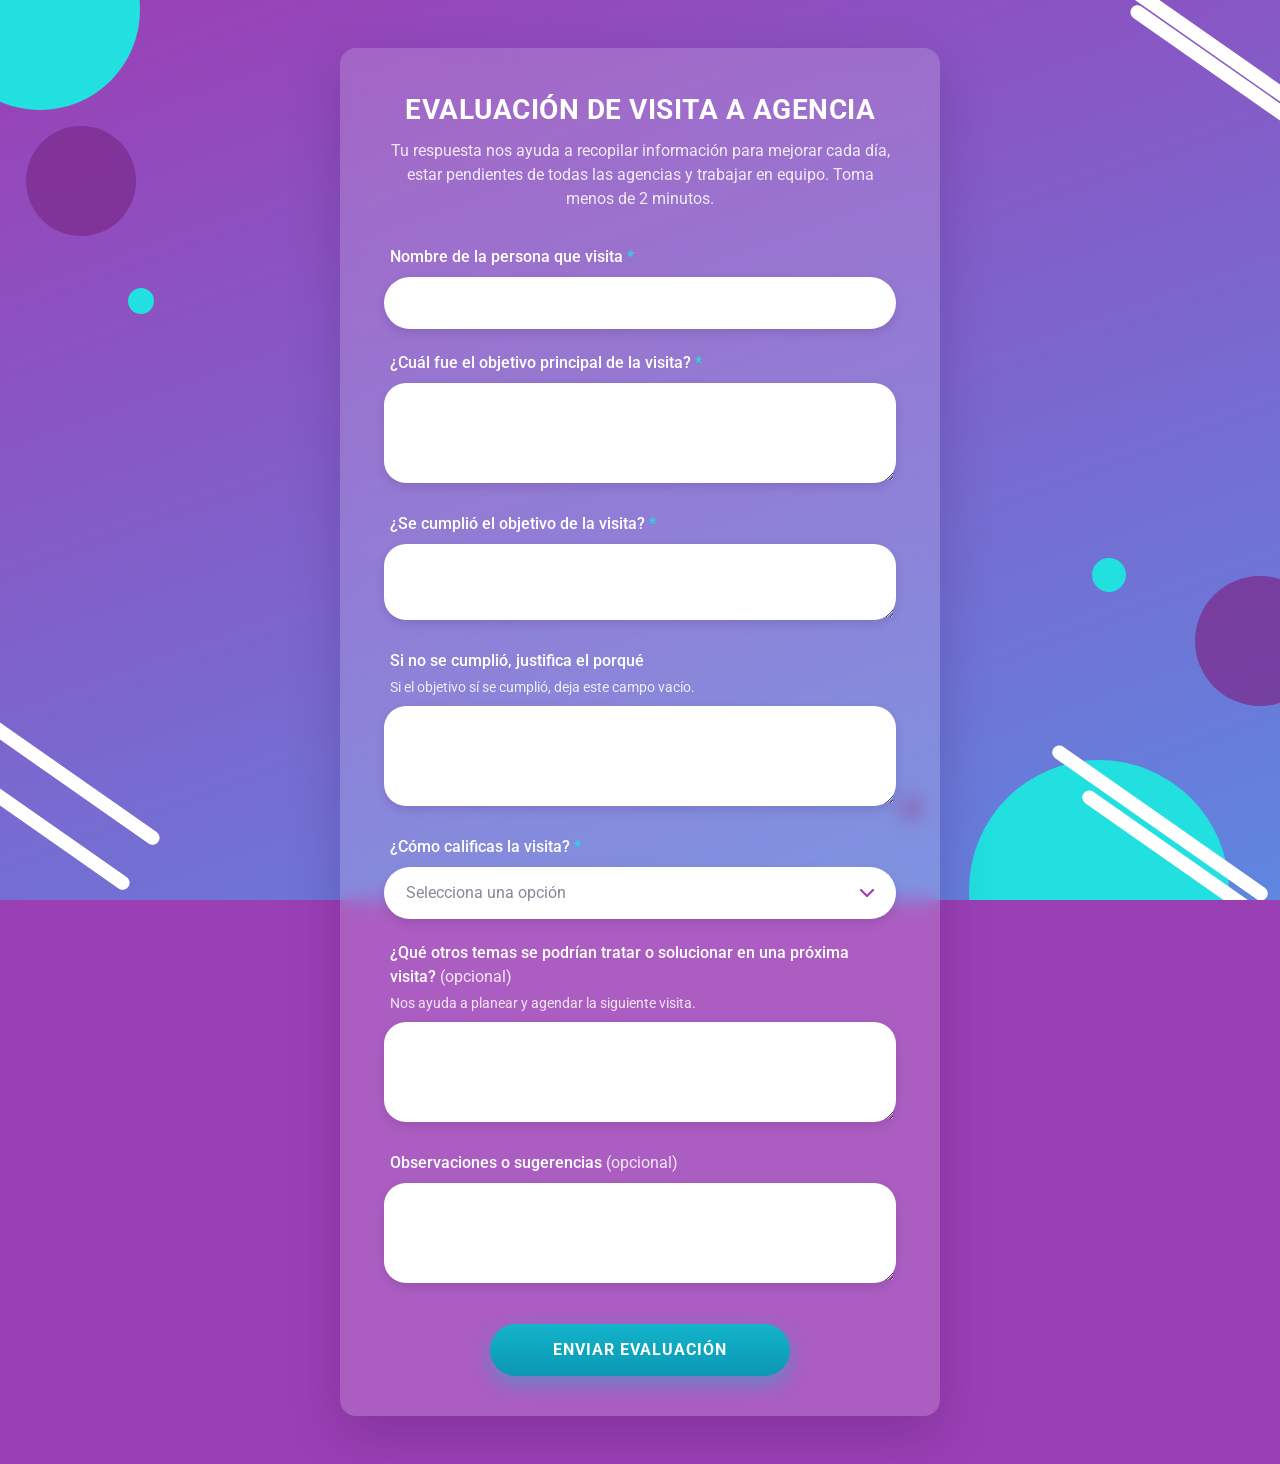
==== commit 354ce3b9: "Agregando lista desplegable" ====
--- a/index.html
+++ b/index.html
@@ -57,8 +57,17 @@
       </div>
 
       <div class="campo">
-        <label for="calificacion">¿Cómo calificas la atención y disposición recibida? <span class="obligatorio">*</span></label>
-        <textarea id="calificacion" name="calificacion" rows="3" maxlength="2000" required></textarea>
+        <label for="calificacion">¿Cómo calificas la visita? <span class="obligatorio">*</span></label>
+        <!-- La primera opción tiene value="" y es solo una indicación: con "required",
+             el navegador no deja enviar el formulario hasta que se elija una opción real.
+             Si cambias estas opciones, cámbialas también en OPCIONES_CALIFICACION (Codigo.gs). -->
+        <select id="calificacion" name="calificacion" required>
+          <option value="" disabled selected>Selecciona una opción</option>
+          <option value="Excelente">Excelente</option>
+          <option value="Buena">Buena</option>
+          <option value="Regular">Regular</option>
+          <option value="Mala">Mala</option>
+        </select>
       </div>
 
       <div class="campo">
@@ -99,6 +108,7 @@
     </div>
   </dialog>
 
+  <script src="config.js"></script>
   <script src="app.js"></script>
 </body>
 </html>
--- a/styles.css
+++ b/styles.css
@@ -128,7 +128,31 @@
 input    { border-radius: 999px; }   /* 999px = extremos totalmente redondos */
 textarea { border-radius: 22px; }    /* el textarea es alto: con 999px se vería como un óvalo */
 
-input:focus, textarea:focus {
+/* Lista desplegable con el mismo estilo píldora que los demás campos.
+   appearance: none quita la flecha nativa (cada navegador la dibuja distinta)
+   y se reemplaza por una flecha propia en SVG, igual en todos lados. */
+select {
+  width: 100%;
+  padding: 12px 48px 12px 20px;   /* espacio a la derecha para la flecha */
+  font: inherit;
+  color: var(--texto-campo);
+  background-color: #fff;
+  background-image: url("data:image/svg+xml,%3Csvg xmlns='http://www.w3.org/2000/svg' width='14' height='9' viewBox='0 0 14 9'%3E%3Cpath d='M1 1l6 6 6-6' fill='none' stroke='%239b3fb5' stroke-width='2.2' stroke-linecap='round' stroke-linejoin='round'/%3E%3C/svg%3E");
+  background-repeat: no-repeat;
+  background-position: right 20px center;
+  border: 2px solid transparent;
+  border-radius: 999px;
+  box-shadow: 0 4px 10px rgba(60, 20, 90, 0.15);
+  cursor: pointer;
+  -webkit-appearance: none;
+  appearance: none;
+  transition: border-color 0.15s, box-shadow 0.15s;
+}
+/* Mientras siga en "Selecciona una opción" (valor vacío = inválido), el texto va en gris */
+select:invalid { color: #8a8599; }
+select option { color: var(--texto-campo); }
+
+input:focus, textarea:focus, select:focus {
   outline: none;
   border-color: var(--cian);
   box-shadow: 0 0 0 4px rgba(34, 223, 224, 0.35);
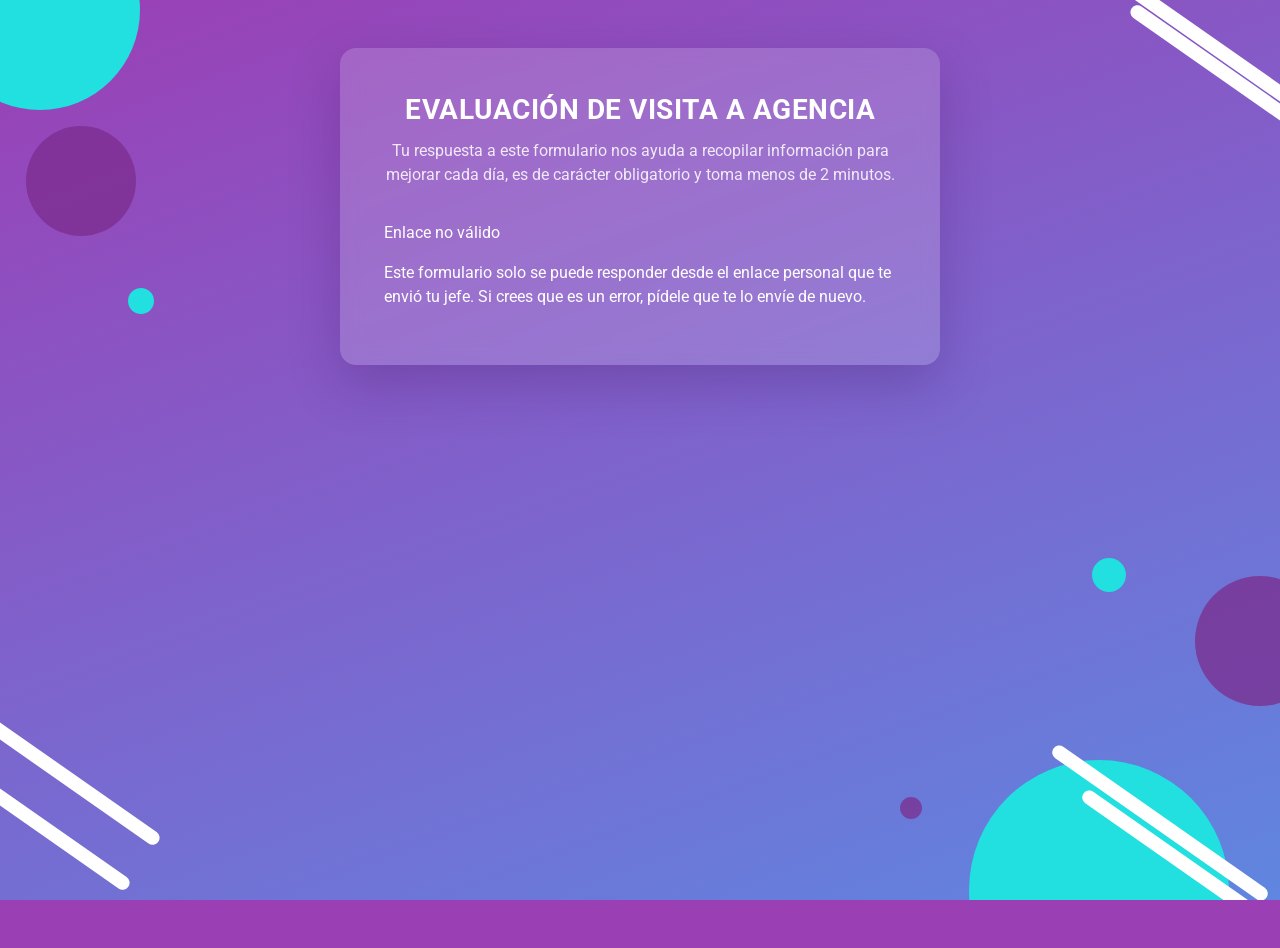
==== commit eca899c7: "Agregando un enlace personalizada al rol de admin" ====
--- a/index.html
+++ b/index.html
@@ -8,7 +8,9 @@
   <link rel="preconnect" href="https://fonts.googleapis.com">
   <link rel="preconnect" href="https://fonts.gstatic.com" crossorigin>
   <link href="https://fonts.googleapis.com/css2?family=Roboto:wght@400;500;700&display=swap" rel="stylesheet">
-  <link rel="stylesheet" href="styles.css">
+  <!-- "?v=2": número de versión. Al cambiar CSS o JS, súbelo (v=3, v=4...) para que
+       los navegadores descarguen el archivo nuevo en vez de usar el guardado en caché. -->
+  <link rel="stylesheet" href="styles.css?v=2">
 </head>
 <body>
   <!-- Figuras decorativas del fondo (aria-hidden: los lectores de pantalla las ignoran) -->
@@ -31,13 +33,36 @@
   <main class="contenedor">
     <header>
       <h1>Evaluación de visita a agencia</h1>
-      <p class="subtitulo">Tu respuesta nos ayuda a recopilar información para mejorar cada día, estar pendientes de todas las agencias y trabajar en equipo. Toma menos de 2 minutos.</p>
+      <!-- app.js agrega el saludo "Hola [Nombre], ..." con el nombre del administrador del enlace -->
+      <p class="subtitulo" id="subtitulo">Tu respuesta a este formulario nos ayuda a recopilar información para mejorar cada día, es de carácter obligatorio y toma menos de 2 minutos.</p>
     </header>
 
-    <form id="formulario" novalidate>
+    <!-- Se muestra si alguien abre el formulario sin un enlace de invitación válido -->
+    <div id="sin-invitacion" class="aviso" role="alert" hidden>
+      <p class="aviso-titulo">Enlace no válido</p>
+      <p>Este formulario solo se puede responder desde el enlace personal que te envió tu jefe.
+         Si crees que es un error, pídele que te lo envíe de nuevo.</p>
+    </div>
+
+    <!-- "hidden": el formulario aparece solo cuando app.js confirma que hay una invitación -->
+    <form id="formulario" novalidate hidden>
+      <!-- El administrador NO es un campo editable: viene dentro de la invitación firmada.
+           Aunque alguien cambiara este texto con F12, el servidor usa el nombre firmado. -->
+      <div class="campo">
+        <p class="etiqueta" id="etiqueta-administrador">Nombre del administrador</p>
+        <div class="campo-fijo" aria-labelledby="etiqueta-administrador">
+          <svg class="candado" viewBox="0 0 24 24" width="18" height="18" aria-hidden="true">
+            <rect x="5" y="11" width="14" height="10" rx="2" fill="none" stroke="currentColor" stroke-width="2"/>
+            <path d="M8 11V8a4 4 0 0 1 8 0v3" fill="none" stroke="currentColor" stroke-width="2"/>
+          </svg>
+          <span id="administrador-fijo"></span>
+        </div>
+        <p class="ayuda ayuda-abajo">Este nombre viene en tu enlace y no se puede cambiar.</p>
+      </div>
+
       <div class="campo">
         <label for="nombre">Nombre de la persona que visita <span class="obligatorio">*</span></label>
-        <input type="text" id="nombre" name="nombre" maxlength="150" required autocomplete="name">
+        <input type="text" id="nombre" name="nombre" maxlength="150" required autocomplete="off">
       </div>
 
       <div class="campo">
@@ -108,7 +133,7 @@
     </div>
   </dialog>
 
-  <script src="config.js"></script>
-  <script src="app.js"></script>
+  <script src="config.js?v=2"></script>
+  <script src="app.js?v=2"></script>
 </body>
 </html>
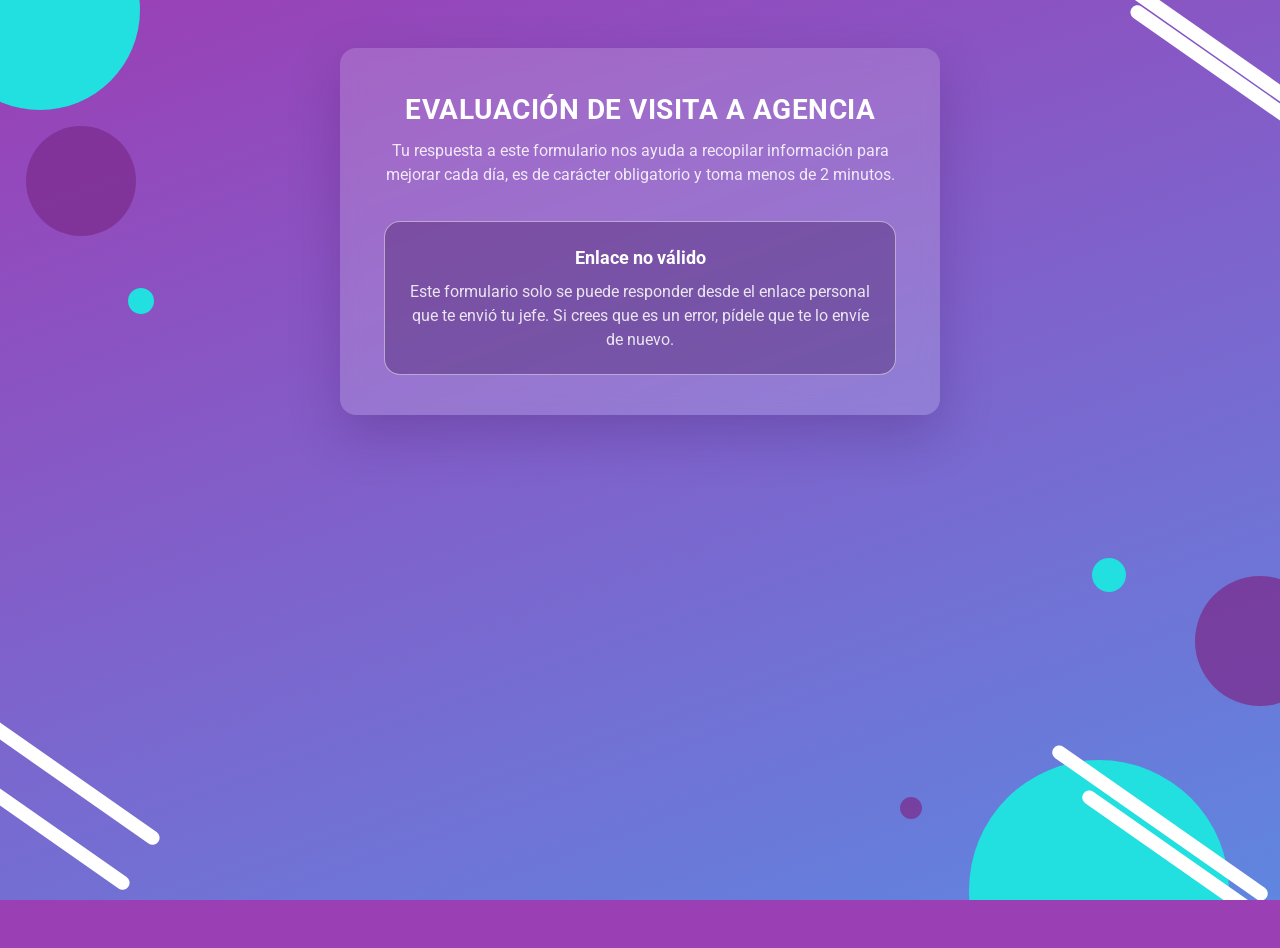
==== commit 41c8ec04: "Agregando campo de la persona quien visita en el formulario para enviarlo" ====
--- a/index.html
+++ b/index.html
@@ -8,9 +8,9 @@
   <link rel="preconnect" href="https://fonts.googleapis.com">
   <link rel="preconnect" href="https://fonts.gstatic.com" crossorigin>
   <link href="https://fonts.googleapis.com/css2?family=Roboto:wght@400;500;700&display=swap" rel="stylesheet">
-  <!-- "?v=2": número de versión. Al cambiar CSS o JS, súbelo (v=3, v=4...) para que
+  <!-- "?v=3": número de versión. Al cambiar CSS o JS, súbelo (v=3, v=4...) para que
        los navegadores descarguen el archivo nuevo en vez de usar el guardado en caché. -->
-  <link rel="stylesheet" href="styles.css?v=2">
+  <link rel="stylesheet" href="styles.css?v=3">
 </head>
 <body>
   <!-- Figuras decorativas del fondo (aria-hidden: los lectores de pantalla las ignoran) -->
@@ -46,9 +46,9 @@
 
     <!-- "hidden": el formulario aparece solo cuando app.js confirma que hay una invitación -->
     <form id="formulario" novalidate hidden>
-      <!-- El administrador NO es un campo editable: viene dentro de la invitación firmada.
-           Aunque alguien cambiara este texto con F12, el servidor usa el nombre firmado. -->
-      <div class="campo">
+      <!-- Los nombres bloqueados NO son campos editables: vienen dentro de la invitación firmada.
+           Aunque alguien cambiara estos textos con F12, el servidor usa los nombres firmados. -->
+      <div class="campo campo-compacto">
         <p class="etiqueta" id="etiqueta-administrador">Nombre del administrador</p>
         <div class="campo-fijo" aria-labelledby="etiqueta-administrador">
           <svg class="candado" viewBox="0 0 24 24" width="18" height="18" aria-hidden="true">
@@ -57,13 +57,28 @@
           </svg>
           <span id="administrador-fijo"></span>
         </div>
-        <p class="ayuda ayuda-abajo">Este nombre viene en tu enlace y no se puede cambiar.</p>
       </div>
 
-      <div class="campo">
+      <!-- Enlaces nuevos: el visitante viene en el enlace (bloqueado) -->
+      <div class="campo" id="campo-visitante-fijo" hidden>
+        <p class="etiqueta" id="etiqueta-visitante">Nombre de la persona que visita</p>
+        <div class="campo-fijo" aria-labelledby="etiqueta-visitante">
+          <svg class="candado" viewBox="0 0 24 24" width="18" height="18" aria-hidden="true">
+            <rect x="5" y="11" width="14" height="10" rx="2" fill="none" stroke="currentColor" stroke-width="2"/>
+            <path d="M8 11V8a4 4 0 0 1 8 0v3" fill="none" stroke="currentColor" stroke-width="2"/>
+          </svg>
+          <span id="visitante-fijo"></span>
+        </div>
+      </div>
+
+      <!-- Enlaces generados antes de este cambio (solo traen el administrador):
+           el visitante se sigue escribiendo aquí, para que esos enlaces no dejen de servir -->
+      <div class="campo" id="campo-visitante-libre">
         <label for="nombre">Nombre de la persona que visita <span class="obligatorio">*</span></label>
         <input type="text" id="nombre" name="nombre" maxlength="150" required autocomplete="off">
       </div>
+
+      <p class="ayuda nota-nombres">Los nombres con candado vienen en tu enlace y no se pueden cambiar.</p>
 
       <div class="campo">
         <label for="objetivo">¿Cuál fue el objetivo principal de la visita? <span class="obligatorio">*</span></label>
@@ -133,7 +148,7 @@
     </div>
   </dialog>
 
-  <script src="config.js?v=2"></script>
-  <script src="app.js?v=2"></script>
+  <script src="config.js?v=3"></script>
+  <script src="app.js?v=3"></script>
 </body>
 </html>
--- a/styles.css
+++ b/styles.css
@@ -103,12 +103,43 @@
 
 .campo { margin-bottom: 22px; }
 
-label {
+/* .etiqueta: mismo aspecto que <label>, para textos que no rotulan un campo editable */
+label,
+.etiqueta {
   display: block;
   font-weight: 500;
-  margin-bottom: 8px;
+  margin: 0 0 8px;
   padding-left: 6px;
 }
+
+/* Nombre que viene en la invitación: se ve como un campo, pero bloqueado */
+.campo-fijo {
+  display: flex;
+  align-items: center;
+  gap: 10px;
+  padding: 12px 20px;
+  color: var(--texto-campo);
+  font-weight: 500;
+  background: rgba(255, 255, 255, 0.82);
+  border: 2px dashed rgba(255, 255, 255, 0.9);
+  border-radius: 999px;
+  cursor: not-allowed;
+}
+.candado { flex-shrink: 0; color: var(--morado); }
+.ayuda-abajo { margin: 6px 0 0; }
+.campo-compacto { margin-bottom: 16px; }
+.nota-nombres { margin: -10px 0 30px; }
+
+/* Aviso cuando se abre el formulario sin un enlace válido */
+.aviso {
+  padding: 22px 24px;
+  text-align: center;
+  background: rgba(60, 20, 90, 0.35);
+  border: 1px solid rgba(255, 255, 255, 0.5);
+  border-radius: 16px;
+}
+.aviso p { margin: 0; color: var(--texto-suave); }
+.aviso .aviso-titulo { margin-bottom: 8px; font-size: 1.15rem; font-weight: 700; color: var(--texto); }
 .obligatorio { color: var(--cian); }
 .opcional { font-weight: 400; color: var(--texto-suave); }
 .ayuda { margin: -4px 0 8px; padding-left: 6px; font-size: 0.88rem; color: var(--texto-suave); }
